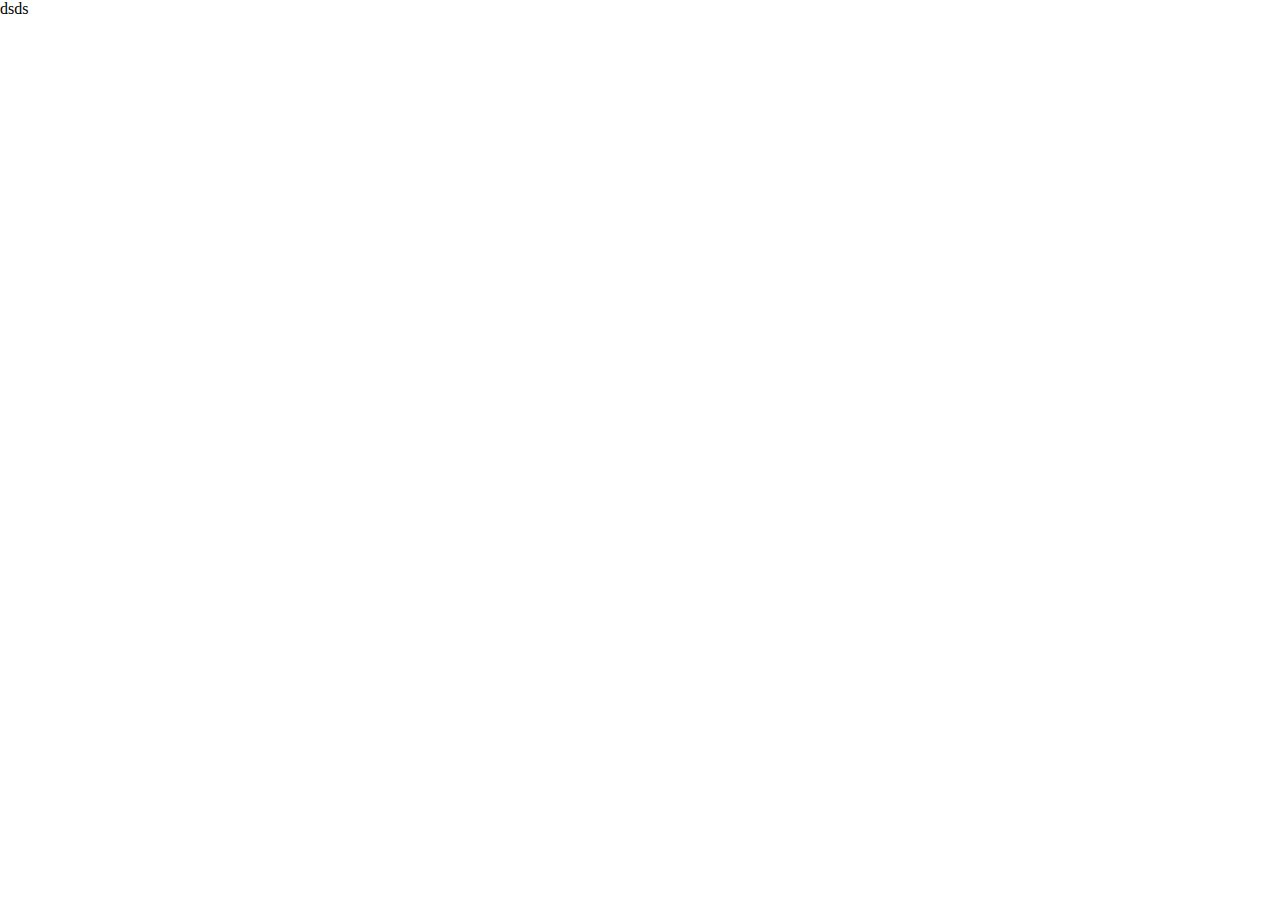
==== event.html @ ac546b9a "commit" ====
<!DOCTYPE html>
<html lang="en">
<head>
  <meta charset="UTF-8">
  <meta http-equiv="X-UA-Compatible" content="IE=edge">
  <meta name="viewport" content="width=device-width, initial-scale=1.0">
  <title>Oasis</title>
  <link rel="stylesheet" href="styles/style.css">
  <link href="https://cdn.jsdelivr.net/npm/bootstrap@5.3.0/dist/css/bootstrap.min.css" rel="stylesheet" integrity="sha384-9ndCyUaIbzAi2FUVXJi0CjmCapSmO7SnpJef0486qhLnuZ2cdeRhO02iuK6FUUVM" crossorigin="anonymous">
</head>
<body>
  dsds
</body>
</html>
---- styles/style.css ----
body {
  overflow-x: hidden;
}

*,
::after,
::before {
  margin: 0;
  padding: 0;
  -webkit-box-sizing: border-box;
          box-sizing: border-box;
}

@font-face {
  font-family: 'Gilroy-Regular';
  src: url("../assets/fonts/Woff2/Gilroy-Regular.woff") format("woff2");
  font-weight: 400;
  font-style: normal;
}

@font-face {
  font-family: 'Gilroy-Medium';
  src: url("../assets/fonts/Woff2/Gilroy-Medium.woff2") format("woff2");
  font-weight: 500;
  font-style: normal;
}

@font-face {
  font-family: 'Gilroy-SemiBold';
  src: url("../assets/fonts/Woff2/Gilroy-SemiBold.woff2") format("woff2");
  font-weight: 600;
  font-style: normal;
}

@font-face {
  font-family: 'Gilroy-Bold';
  src: url("../assets/fonts/Woff2/Gilroy-Bold.woff2") format("woff2");
  font-weight: 700;
  font-style: normal;
}

.container-box {
  width: 1220px;
  margin: 0 auto;
  padding: 0 10px;
}

@media screen and (max-width: 480px) {
  .container-box {
    width: 100%;
    padding: 0 16px;
  }
}

.info-aquapark-content {
  position: relative;
  margin: 40px 0 140px 0;
}

.info-aquapark {
  display: -webkit-box;
  display: -ms-flexbox;
  display: flex;
  width: 1000px;
  padding: 30px;
  -webkit-box-orient: vertical;
  -webkit-box-direction: normal;
      -ms-flex-direction: column;
          flex-direction: column;
  -webkit-box-align: center;
      -ms-flex-align: center;
          align-items: center;
  gap: 30px;
  border-radius: 50px;
  border: 2px solid #8ad2f54d;
  background: radial-gradient(116.62% 84.16% at 22.68% 20.4%, rgba(231, 231, 231, 0.2) 0%, rgba(255, 255, 255, 0) 100%), rgba(255, 255, 255, 0.2);
  -webkit-backdrop-filter: blur(23px);
          backdrop-filter: blur(23px);
  margin: 0 auto;
  z-index: 99 !important;
}

.info-aquapark__title {
  color: #8AD2F5;
  text-align: center;
  font-family: 'Gilroy-Bold';
  font-size: 48px;
  font-style: normal;
  font-weight: 400;
  line-height: 125%;
  letter-spacing: -0.72px;
  margin: 0;
}

.info-aquapark__text {
  color: #454545;
  text-align: center;
  font-family: "Gilroy-SemiBold";
  font-size: 20px;
  font-style: normal;
  font-weight: 400;
  line-height: 125%;
  letter-spacing: -0.72px;
  width: 78%;
  margin: 0 auto;
}

.info-aquapark__img {
  position: absolute;
  z-index: -1;
  width: 387px;
  height: 350px;
  left: -120px;
  top: 60px;
}

.info-aquapark__subimg {
  position: absolute;
  z-index: -1;
  width: 330px;
  height: 298px;
  right: -150px;
  top: 630px;
}

.info-aquapark__desctop-dn {
  display: none;
}

ul {
  list-style: none;
  margin: 0;
  padding: 0;
}

.aquapark-chef-list {
  display: -webkit-box;
  display: -ms-flexbox;
  display: flex;
  -ms-flex-wrap: wrap;
      flex-wrap: wrap;
  -webkit-box-pack: justify;
      -ms-flex-pack: justify;
          justify-content: space-between;
  margin-top: 95px;
}

.aquapark-chef-list__item {
  display: -webkit-box;
  display: -ms-flexbox;
  display: flex;
  -webkit-box-orient: vertical;
  -webkit-box-direction: normal;
      -ms-flex-direction: column;
          flex-direction: column;
  -webkit-box-align: center;
      -ms-flex-align: center;
          align-items: center;
  position: relative;
  width: 258px;
  height: 304px;
  -ms-flex-negative: 0;
      flex-shrink: 0;
  border-radius: 20px;
  border: 2px solid #8ad2f54d;
  background: radial-gradient(116.62% 84.16% at 22.68% 20.4%, rgba(231, 231, 231, 0.2) 0%, rgba(255, 255, 255, 0) 100%), rgba(255, 255, 255, 0.2);
  -webkit-backdrop-filter: blur(23px);
          backdrop-filter: blur(23px);
}

.aquapark-chef-list__item h3 {
  color: #1F1F1F;
  font-family: 'Gilroy-SemiBold';
  font-size: 32px;
  font-style: normal;
  font-weight: 400;
  line-height: 36px;
  margin: 0 auto 8px auto;
  width: 70%;
  text-align: center;
}

.aquapark-chef-list__item h4 {
  text-align: center;
  font-family: 'Gilroy-Medium';
  font-size: 24px;
  font-style: normal;
  font-weight: 400;
  line-height: normal;
  color: #8AD2F5;
  margin: 0;
}

.aquapark-chef-list__item img {
  width: 178px;
  height: 178px;
  position: absolute;
  left: 50%;
  top: 15%;
  -webkit-transform: translate(-50%, -50%);
          transform: translate(-50%, -50%);
}

.aquapark-chef-list__content {
  position: absolute;
  bottom: 32px;
}

@media screen and (max-width: 480px) {
  .info-aquapark {
    width: 100%;
    min-height: -webkit-fit-content;
    min-height: -moz-fit-content;
    min-height: fit-content;
    gap: 0;
    padding: 20px;
  }
  .info-aquapark__title {
    font-size: 32px;
    margin: 0 0 10px 0;
    text-align: unset;
    display: -webkit-box;
    display: -ms-flexbox;
    display: flex;
    -webkit-box-pack: start;
        -ms-flex-pack: start;
            justify-content: flex-start;
    width: 100%;
  }
  .info-aquapark__text {
    font-family: 'Gilroy-Regular';
    font-size: 16px;
    font-weight: 400;
    width: 100%;
    text-align: unset;
    margin-bottom: 10px;
  }
  .info-aquapark__wave-img {
    width: 90px;
    -o-object-fit: cover;
       object-fit: cover;
    height: 35px;
    -ms-flex-item-align: start;
        align-self: flex-start;
  }
  .info-aquapark__subimg {
    display: block;
    position: absolute;
    top: -50px;
    right: -14px;
    z-index: -1;
    width: 108px;
    height: 97px;
  }
  .info-aquapark__img {
    display: none;
  }
  .info-aquapark-content {
    margin: 70px 0 50px 0;
  }
  .aquapark-chef-list {
    margin: 0;
    padding: 60px 0 0 0;
    -ms-flex-wrap: unset;
        flex-wrap: unset;
    overflow-x: scroll;
    width: 100%;
    gap: 20px;
  }
  .aquapark-chef-list__item {
    border-radius: 10px;
    width: 120px;
    min-height: 137px;
    height: auto;
  }
  .aquapark-chef-list__item img {
    width: 80px;
    height: 80px;
    top: 0;
  }
  .aquapark-chef-list__item h3 {
    font-size: 18px;
    font-weight: 400;
    line-height: 20px;
    /* 111.111% */
  }
  .aquapark-chef-list__item h4 {
    font-size: 14px;
    font-style: normal;
    font-weight: 400;
    line-height: normal;
  }
  .aquapark-chef-list__content {
    bottom: 20px;
  }
  .aquapark-chef-list::-webkit-scrollbar {
    width: 0;
  }
}

.menu {
  position: relative;
  margin: 0 0 140px 0;
}

.menu__list {
  display: -webkit-box;
  display: -ms-flexbox;
  display: flex;
  -ms-flex-wrap: wrap;
      flex-wrap: wrap;
  gap: 30px;
}

.menu__subitem {
  display: -webkit-box;
  display: -ms-flexbox;
  display: flex;
  padding: 40px 30px;
  border-radius: 20px;
  border: 2px solid rgba(138, 210, 245, 0.3);
  background: radial-gradient(116.62% 84.16% at 22.68% 20.4%, rgba(231, 231, 231, 0.2) 0%, rgba(255, 255, 255, 0) 100%), rgba(255, 255, 255, 0.2);
  -webkit-backdrop-filter: blur(23px);
          backdrop-filter: blur(23px);
  width: 524px;
}

.menu__item {
  display: -webkit-box;
  display: -ms-flexbox;
  display: flex;
  padding: 40px 30px;
  border-radius: 20px;
  border: 2px solid rgba(138, 210, 245, 0.3);
  background: radial-gradient(116.62% 84.16% at 22.68% 20.4%, rgba(231, 231, 231, 0.2) 0%, rgba(255, 255, 255, 0) 100%), rgba(255, 255, 255, 0.2);
  -webkit-backdrop-filter: blur(23px);
          backdrop-filter: blur(23px);
  width: 645px;
}

.menu__item-title {
  color: #1F1F1F;
  font-family: 'Gilroy-SemiBold';
  font-size: 36px;
  font-style: normal;
  font-weight: 400;
  line-height: 110%;
  margin: 0 0 26px 0;
}

.menu__item-img {
  width: 168px;
  height: 168px;
  margin-right: 40px;
}

.menu__item-price {
  color: #8AD2F5;
  font-family: 'Gilroy-SemiBold';
  font-size: 30px;
  font-style: normal;
  font-weight: 400;
  line-height: 130%;
}

.menu__bg-img {
  position: absolute;
  bottom: -106px;
  left: -88px;
  z-index: -1;
}

.chief-section-title {
  width: 100%;
  height: 120px;
  display: -webkit-box;
  display: -ms-flexbox;
  display: flex;
  -webkit-box-align: center;
      -ms-flex-align: center;
          align-items: center;
  -webkit-box-pack: center;
      -ms-flex-pack: center;
          justify-content: center;
  border-radius: 50px;
  border: 2px solid #8ad2f54d;
  background: #8AD2F5;
  -webkit-backdrop-filter: blur(23px);
          backdrop-filter: blur(23px);
  color: #fff;
  font-family: 'Gilroy-Bold';
  font-size: 48px;
  font-style: normal;
  font-weight: 400;
  line-height: 125%;
  letter-spacing: -0.72px;
  margin-bottom: 50px;
}

@media screen and (max-width: 480px) {
  .chief-section-title {
    font-size: 32px;
    height: 58px;
    margin-bottom: 20px;
  }
  .menu {
    margin: 0 0 50px 0;
  }
  .menu__list {
    gap: 16px;
  }
  .menu__item {
    width: 100%;
    padding: 20px;
    -webkit-box-align: center;
        -ms-flex-align: center;
            align-items: center;
  }
  .menu__subitem {
    width: 100%;
    padding: 20px;
    -webkit-box-align: center;
        -ms-flex-align: center;
            align-items: center;
  }
  .menu__item-img {
    width: 90px;
    height: 90px;
    margin-right: 10px;
  }
  .menu__item-title {
    font-size: 20px;
    font-style: normal;
    font-weight: 400;
    margin-bottom: 10px;
  }
  .menu__item-price {
    font-size: 18px;
    font-style: normal;
    font-weight: 400;
    margin: 0;
  }
  .menu__bg-img {
    display: none;
  }
}

.beverages__list {
  display: -webkit-box;
  display: -ms-flexbox;
  display: flex;
  -ms-flex-wrap: wrap;
      flex-wrap: wrap;
  gap: 25px;
  padding: 0;
}

.beverages__list li {
  display: -webkit-box;
  display: -ms-flexbox;
  display: flex;
  -webkit-box-orient: vertical;
  -webkit-box-direction: normal;
      -ms-flex-direction: column;
          flex-direction: column;
  -webkit-box-pack: justify;
      -ms-flex-pack: justify;
          justify-content: space-between;
  margin-bottom: 25px;
  border-radius: 20px;
  border: 2px solid rgba(138, 210, 245, 0.3);
  background: radial-gradient(116.62% 84.16% at 22.68% 20.4%, rgba(231, 231, 231, 0.2) 0%, rgba(255, 255, 255, 0) 100%), rgba(255, 255, 255, 0.2);
  -webkit-backdrop-filter: blur(23px);
          backdrop-filter: blur(23px);
  padding: 20px;
  width: 220px;
  min-height: 380px;
  -ms-flex-negative: 0;
      flex-shrink: 0;
}

.beverages__list li img {
  width: 100%;
  height: 180px;
  border: 2px dotted #4BA4F8;
  border-radius: 20px;
  -o-object-fit: contain;
     object-fit: contain;
  margin-bottom: 30px;
}

.beverages__item-title {
  color: #1F1F1F;
  font-family: 'Gilroy-SemiBold';
  font-size: 34px;
  font-style: normal;
  font-weight: 400;
  line-height: 110%;
  /* 37.4px */
  margin-bottom: 2px;
}

.beverages__item-category {
  color: rgba(31, 31, 31, 0.8);
  font-family: 'Gilroy-Medium';
  font-size: 20px;
  font-style: normal;
  font-weight: 400;
  line-height: 130%;
  /* 26px */
  margin-bottom: 20px;
}

.beverages__item-price {
  color: #8AD2F5;
  font-family: 'Gilroy-SemiBold';
  font-size: 30px;
  font-style: normal;
  font-weight: 400;
  line-height: 130%;
  margin: 0;
}

@media screen and (max-width: 480px) {
  .beverages__list {
    gap: 16px;
  }
  .beverages__list li {
    width: 100%;
    display: -webkit-box;
    display: -ms-flexbox;
    display: flex;
    -webkit-box-align: center;
        -ms-flex-align: center;
            align-items: center;
    -webkit-box-orient: unset;
    -webkit-box-direction: unset;
        -ms-flex-direction: unset;
            flex-direction: unset;
    min-height: 130px;
    padding: 20px;
    -webkit-box-pack: unset;
        -ms-flex-pack: unset;
            justify-content: unset;
    margin-bottom: 0;
  }
  .beverages__list li img {
    width: 90px;
    height: 90px;
    -o-object-fit: contain;
       object-fit: contain;
    margin: 0 10px 0 0;
    border-radius: 12px;
  }
  .beverages__item-title {
    font-family: 'Gilroy-SemiBold';
    font-size: 20px;
    font-style: normal;
    font-weight: 400;
    line-height: normal;
  }
  .beverages__item-category {
    font-family: 'Gilroy-Medium';
    font-size: 16px;
    font-style: normal;
    font-weight: 400;
    line-height: 130%;
    margin: 0;
  }
  .beverages__item-price {
    font-family: 'Gilroy-SemiBold';
    font-size: 18px;
    font-style: normal;
    font-weight: 400;
    line-height: 130%;
  }
  .beverages__item-content {
    display: -webkit-box;
    display: -ms-flexbox;
    display: flex;
    -webkit-box-orient: vertical;
    -webkit-box-direction: normal;
        -ms-flex-direction: column;
            flex-direction: column;
    -webkit-box-pack: justify;
        -ms-flex-pack: justify;
            justify-content: space-between;
    height: 100%;
  }
}
/*# sourceMappingURL=style.css.map */
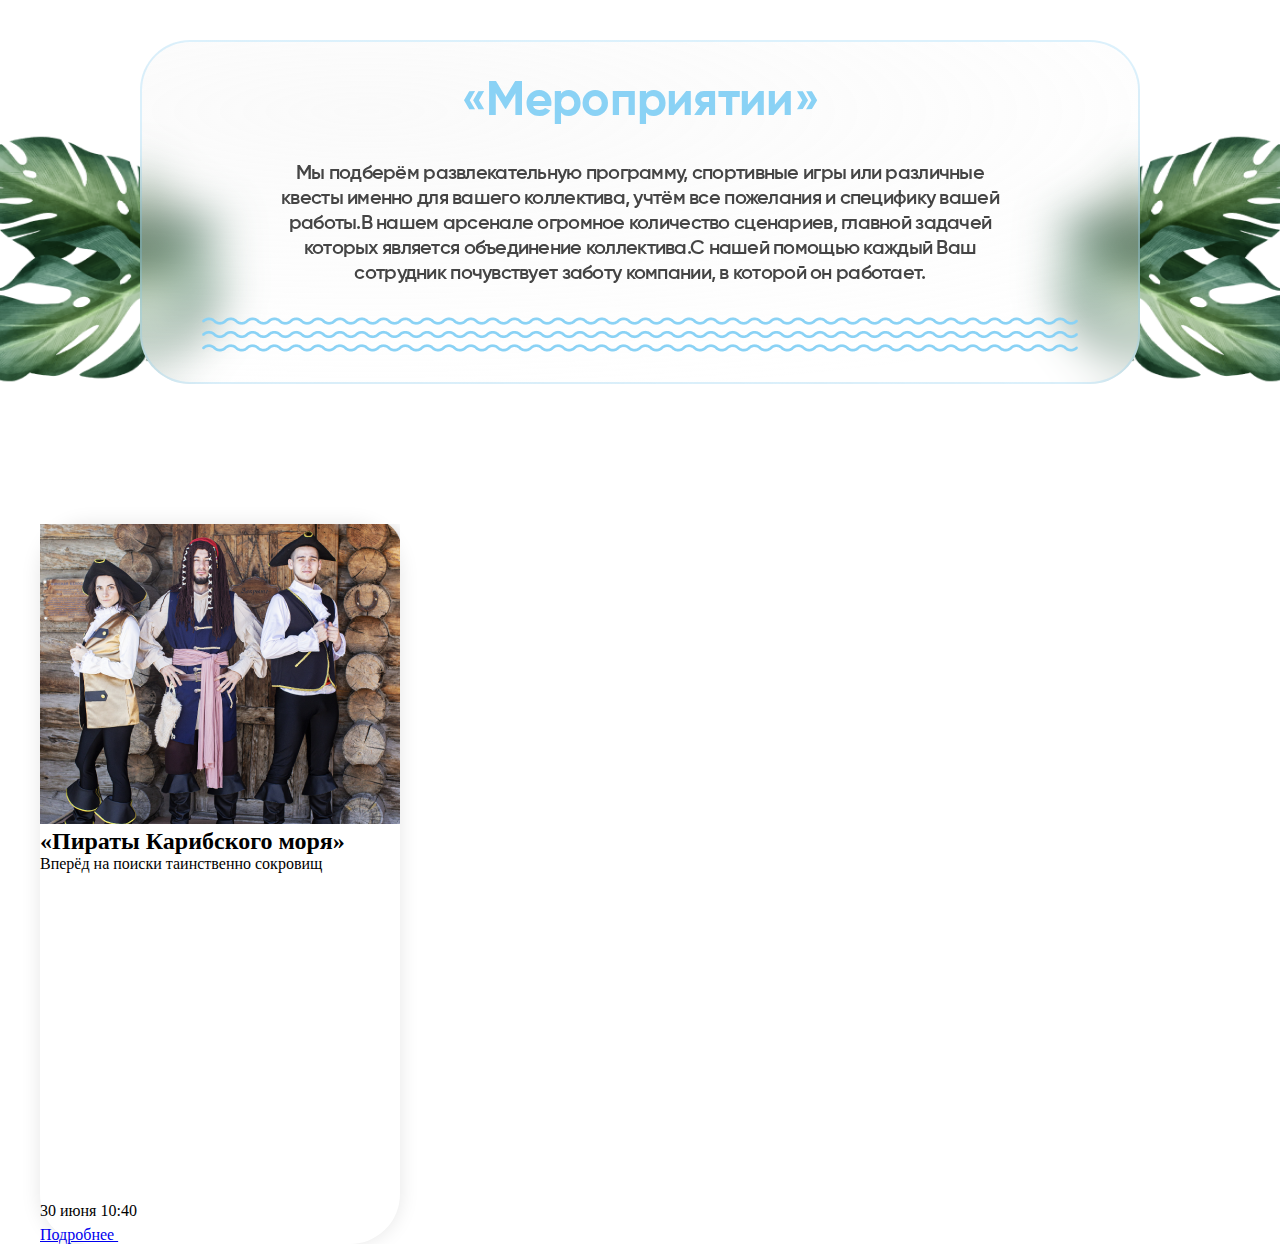
==== commit fa656a3f: "commit event part" ====
--- a/event.html
+++ b/event.html
@@ -9,6 +9,50 @@
   <link href="https://cdn.jsdelivr.net/npm/bootstrap@5.3.0/dist/css/bootstrap.min.css" rel="stylesheet" integrity="sha384-9ndCyUaIbzAi2FUVXJi0CjmCapSmO7SnpJef0486qhLnuZ2cdeRhO02iuK6FUUVM" crossorigin="anonymous">
 </head>
 <body>
-  dsds
+  <main>
+    <div class="container-box">
+      <section class="info-aquapark-content">
+        <div class="info-aquapark">
+          <h1 class="info-aquapark__title">«Мероприятии»</h1>
+          <p class="info-aquapark__text">Мы подберём развлекательную программу, спортивные игры или различные квесты именно для вашего коллектива, учтём все пожелания и специфику вашей работы.В нашем арсенале огромное количество сценариев, главной задачей которых является объединение коллектива.С нашей помощью каждый Ваш сотрудник почувствует заботу компании, в которой он работает.</p>
+          <img class="info-aquapark__wave-img" src="./assets/imgs/png/Frame 168.png" alt="">
+        </div>
+        <img class="info-aquapark__l-img" src="./assets/imgs/png/image 30 (3).png" alt="">
+        <img class="info-aquapark__r-img" src="./assets/imgs/png/image 31 (1).png" alt="">
+      </section>
+
+      <section>
+        <ul class="info-aquapark__list w-100">
+          <li class="info-aquapark__item">
+              <div>
+                <img class="info-aquapark__event-img" src="./assets/imgs/png/Снимок экрана 2023-06-28 в 01.01 1.png" alt="">
+                <h2 class="info-aquapark__event-title">«Пираты Карибского моря»</h2>
+                <p>Вперёд на поиски таинственно сокровищ</p>
+              </div>
+              <div>
+                <p>30 июня 10:40</p>
+                <div class="d-flex align-items-center">
+                  <a href="#">Подробнее <img src="./assets/imgs/svg/arrow_back_ios_new.svg" alt=""></a>
+                </div>
+              </div>
+          </li>
+        </ul>
+      </section>
+    </div>
+  </main>
+
+
+  <!-- <section>
+    <form action="#" name="frm1" class="frm">
+      <fieldset>
+          <div>
+            <input data-mask="(__) ___-__-__" id="tel2" type="tel" autocomplete="off" placeholder="(__)___-__-__" />
+            <label for="tel2">Mobile: (99) 99999-9999</label>
+          </div>
+      </fieldset>
+    </form>
+  </section> -->
+
+  <script src="./main.js"></script>
 </body>
 </html>--- a/styles/style.css
+++ b/styles/style.css
@@ -80,6 +80,34 @@
   z-index: 99 !important;
 }
 
+.info-aquapark__list {
+  display: -webkit-box;
+  display: -ms-flexbox;
+  display: flex;
+  -ms-flex-wrap: wrap;
+      flex-wrap: wrap;
+  gap: 60px;
+}
+
+.info-aquapark__item {
+  display: -webkit-box;
+  display: -ms-flexbox;
+  display: flex;
+  -webkit-box-orient: vertical;
+  -webkit-box-direction: normal;
+      -ms-flex-direction: column;
+          flex-direction: column;
+  -webkit-box-pack: justify;
+      -ms-flex-pack: justify;
+          justify-content: space-between;
+  width: 360px;
+  min-height: 720px;
+  border-radius: 50px;
+  background: #FFF;
+  -webkit-box-shadow: 0px 0px 20px 0px rgba(0, 0, 0, 0.1);
+          box-shadow: 0px 0px 20px 0px rgba(0, 0, 0, 0.1);
+}
+
 .info-aquapark__title {
   color: #8AD2F5;
   text-align: center;
@@ -125,6 +153,24 @@
 
 .info-aquapark__desctop-dn {
   display: none;
+}
+
+.info-aquapark__l-img {
+  position: absolute;
+  left: -90px;
+  bottom: 0;
+  z-index: -1;
+  width: 276px;
+  height: 250px;
+}
+
+.info-aquapark__r-img {
+  position: absolute;
+  right: -90px;
+  bottom: 0;
+  z-index: -1;
+  width: 276px;
+  height: 250px;
 }
 
 ul {
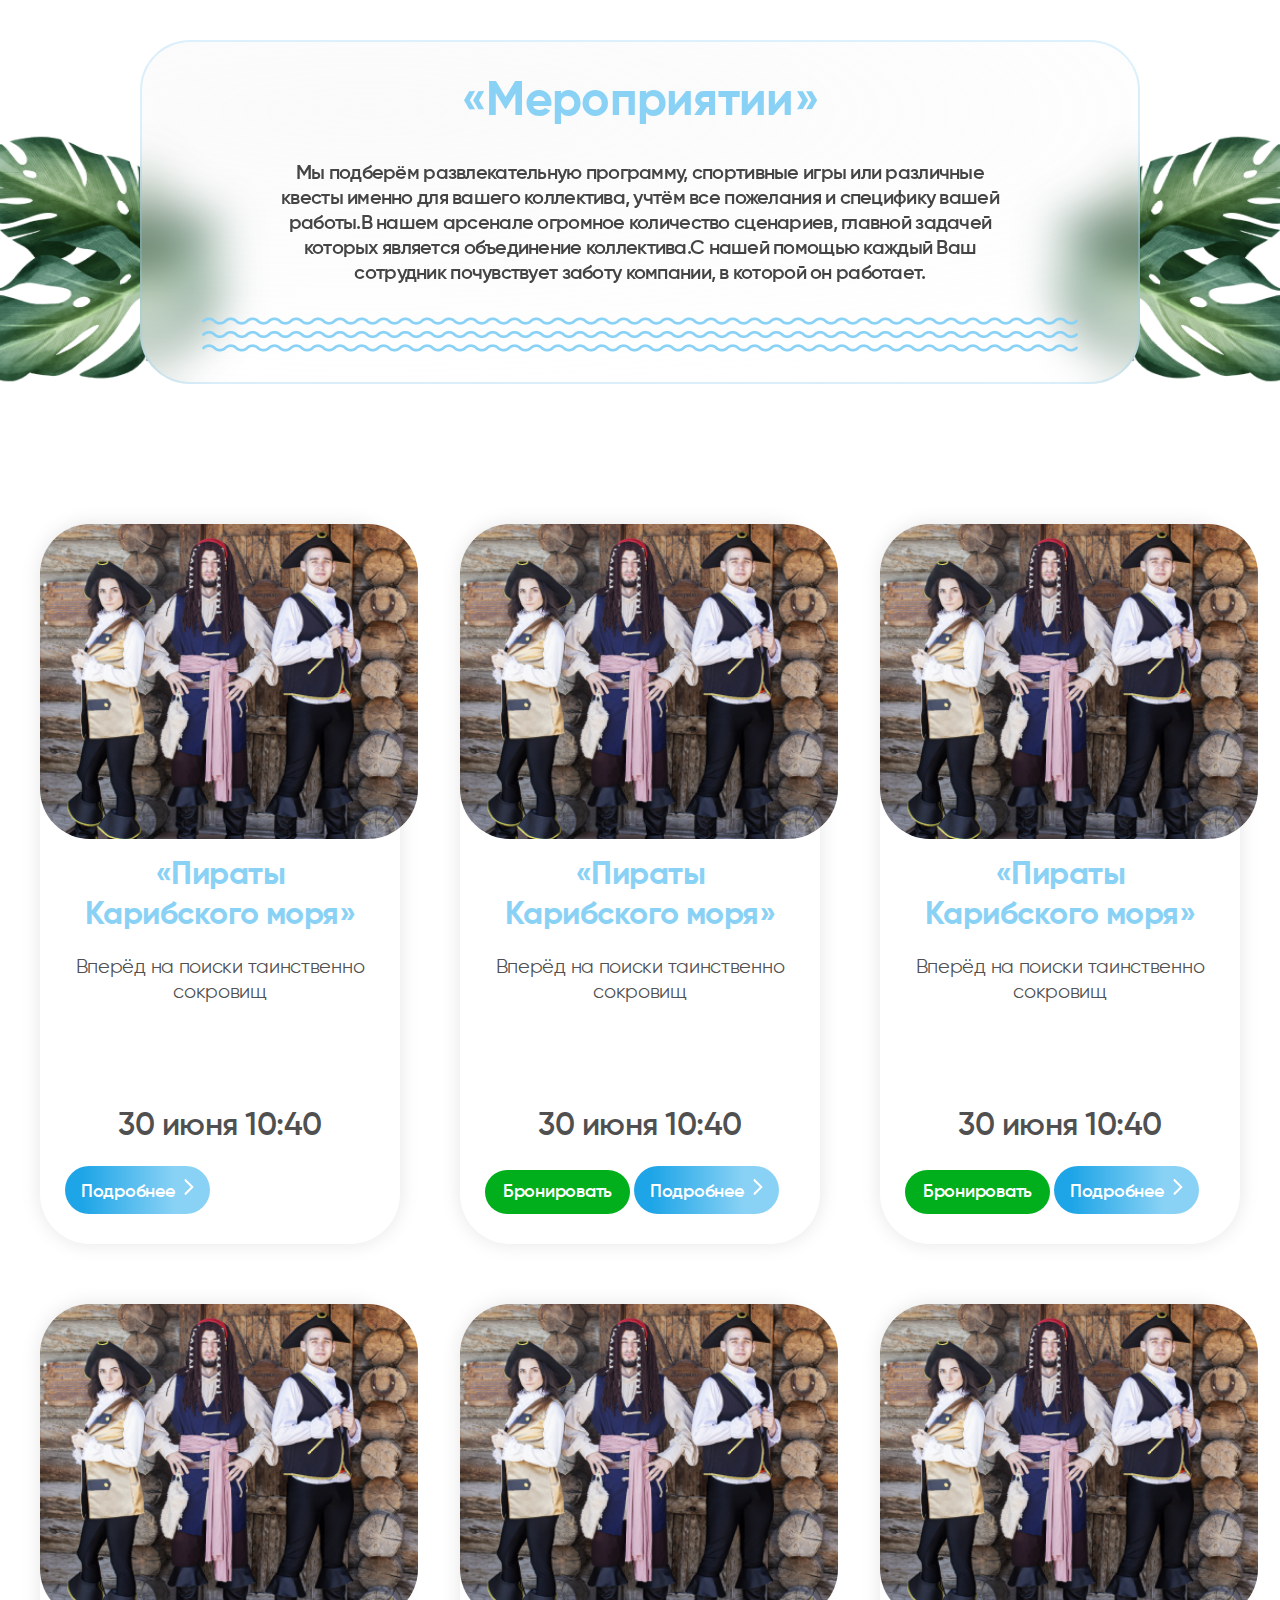
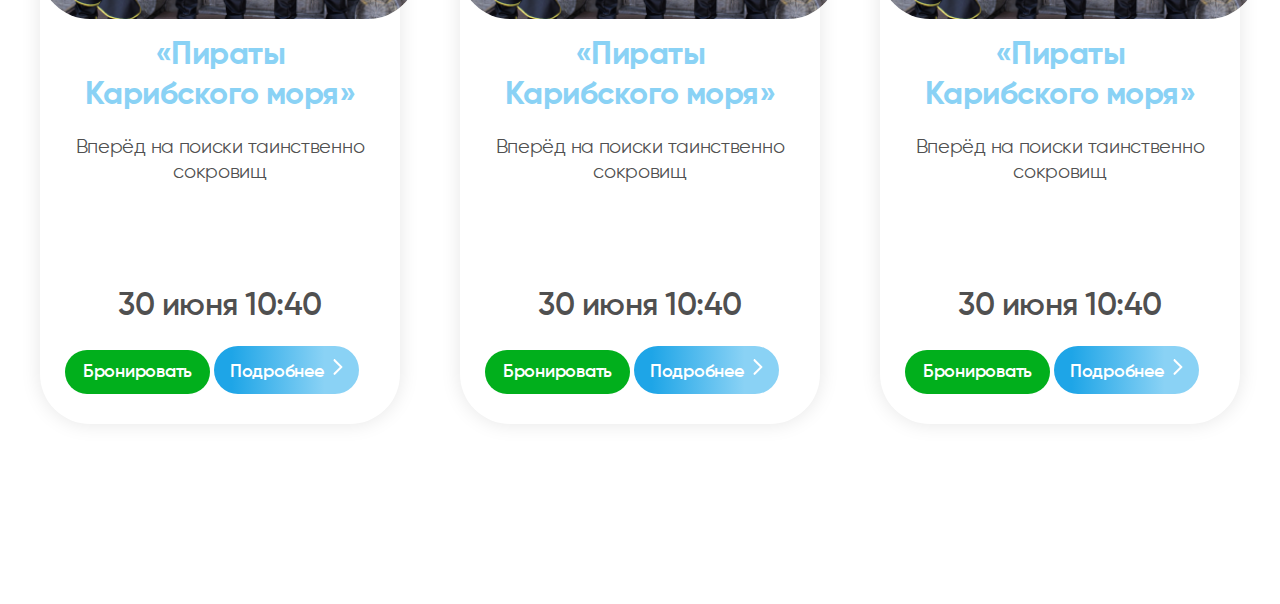
==== commit d67e076a: "start event page" ====
--- a/event.html
+++ b/event.html
@@ -7,6 +7,7 @@
   <title>Oasis</title>
   <link rel="stylesheet" href="styles/style.css">
   <link href="https://cdn.jsdelivr.net/npm/bootstrap@5.3.0/dist/css/bootstrap.min.css" rel="stylesheet" integrity="sha384-9ndCyUaIbzAi2FUVXJi0CjmCapSmO7SnpJef0486qhLnuZ2cdeRhO02iuK6FUUVM" crossorigin="anonymous">
+  <script src="https://cdn.jsdelivr.net/npm/bootstrap@5.3.0/dist/js/bootstrap.bundle.min.js" integrity="sha384-geWF76RCwLtnZ8qwWowPQNguL3RmwHVBC9FhGdlKrxdiJJigb/j/68SIy3Te4Bkz" crossorigin="anonymous"></script>
 </head>
 <body>
   <main>
@@ -19,28 +20,125 @@
         </div>
         <img class="info-aquapark__l-img" src="./assets/imgs/png/image 30 (3).png" alt="">
         <img class="info-aquapark__r-img" src="./assets/imgs/png/image 31 (1).png" alt="">
+        <img class="info-aquapark__subimg desctop-dn" src="./assets/imgs/png/image 32.png" alt="">
       </section>
 
       <section>
         <ul class="info-aquapark__list w-100">
-          <li class="info-aquapark__item">
+            <li class="info-aquapark__item">
+                <div>
+                  <img class="info-aquapark__event-img w-100" src="./assets/imgs/png/Снимок экрана 2023-06-28 в 01.01 1.png" alt="">
+                  <h2 class="info-aquapark__event-title">«Пираты Карибского моря»</h2>
+                  <p class="info-aquapark__event-text">Вперёд на поиски таинственно сокровищ</p>
+                </div>
+                <div class="info-aquapark__event-info">
+                  <p class="info-aquapark__event-date">30 июня 10:40</p>
+                  <div class="d-flex align-items-center justify-content-center gap-3">
+                    <button data-bs-target="#exampleModalToggle" data-bs-toggle="modal" class="info-aquapark__more">Подробнее <img src="./assets/imgs/svg/arrow_back_ios_new.svg" alt=""></button>
+                  </div>
+                </div>
+            </li>
+            <li class="info-aquapark__item">
               <div>
-                <img class="info-aquapark__event-img" src="./assets/imgs/png/Снимок экрана 2023-06-28 в 01.01 1.png" alt="">
+                <img class="info-aquapark__event-img w-100" src="./assets/imgs/png/Снимок экрана 2023-06-28 в 01.01 1.png" alt="">
                 <h2 class="info-aquapark__event-title">«Пираты Карибского моря»</h2>
-                <p>Вперёд на поиски таинственно сокровищ</p>
+                <p class="info-aquapark__event-text">Вперёд на поиски таинственно сокровищ</p>
               </div>
-              <div>
-                <p>30 июня 10:40</p>
-                <div class="d-flex align-items-center">
-                  <a href="#">Подробнее <img src="./assets/imgs/svg/arrow_back_ios_new.svg" alt=""></a>
+              <div class="info-aquapark__event-info">
+                <p class="info-aquapark__event-date">30 июня 10:40</p>
+                <div class="d-flex align-items-center justify-content-center gap-3">
+                  <button data-bs-target="#exampleModalToggle2" data-bs-toggle="modal" class="info-aquapark__bron">Бронировать</button>
+                  <button data-bs-target="#exampleModalToggle" data-bs-toggle="modal" class="info-aquapark__more">Подробнее <img src="./assets/imgs/svg/arrow_back_ios_new.svg" alt=""></button>
                 </div>
               </div>
+            </li>
+            <li class="info-aquapark__item">
+                <div>
+                  <img class="info-aquapark__event-img w-100" src="./assets/imgs/png/Снимок экрана 2023-06-28 в 01.01 1.png" alt="">
+                  <h2 class="info-aquapark__event-title">«Пираты Карибского моря»</h2>
+                  <p class="info-aquapark__event-text">Вперёд на поиски таинственно сокровищ</p>
+                </div>
+                <div class="info-aquapark__event-info">
+                  <p class="info-aquapark__event-date">30 июня 10:40</p> 
+                  <div class="d-flex align-items-center justify-content-center gap-3">
+                    <button data-bs-target="#exampleModalToggle2" data-bs-toggle="modal" class="info-aquapark__bron">Бронировать</button>
+                    <button data-bs-target="#exampleModalToggle" data-bs-toggle="modal" class="info-aquapark__more">Подробнее <img src="./assets/imgs/svg/arrow_back_ios_new.svg" alt=""></button>
+                  </div>
+                </div>
+            </li>
+            <li class="info-aquapark__item">
+              <div>
+                <img class="info-aquapark__event-img w-100" src="./assets/imgs/png/Снимок экрана 2023-06-28 в 01.01 1.png" alt="">
+                <h2 class="info-aquapark__event-title">«Пираты Карибского моря»</h2>
+                <p class="info-aquapark__event-text">Вперёд на поиски таинственно сокровищ</p>
+              </div>
+              <div class="info-aquapark__event-info">
+                <p class="info-aquapark__event-date">30 июня 10:40</p>
+                <div class="d-flex align-items-center justify-content-center gap-3">
+                  <button data-bs-target="#exampleModalToggle2" data-bs-toggle="modal" class="info-aquapark__bron">Бронировать</button>
+                <button data-bs-target="#exampleModalToggle" data-bs-toggle="modal" class="info-aquapark__more">Подробнее <img src="./assets/imgs/svg/arrow_back_ios_new.svg" alt=""></button>
+                </div>
+              </div>
+           </li>
+           <li class="info-aquapark__item">
+            <div>
+              <img class="info-aquapark__event-img w-100" src="./assets/imgs/png/Снимок экрана 2023-06-28 в 01.01 1.png" alt="">
+              <h2 class="info-aquapark__event-title">«Пираты Карибского моря»</h2>
+              <p class="info-aquapark__event-text">Вперёд на поиски таинственно сокровищ</p>
+            </div>
+            <div class="info-aquapark__event-info">
+              <p class="info-aquapark__event-date">30 июня 10:40</p>
+              <div class="d-flex align-items-center justify-content-center gap-3">
+                <button data-bs-target="#exampleModalToggle2" data-bs-toggle="modal" class="info-aquapark__bron">Бронировать</button>
+                <button data-bs-target="#exampleModalToggle" data-bs-toggle="modal" class="info-aquapark__more">Подробнее <img src="./assets/imgs/svg/arrow_back_ios_new.svg" alt=""></button>
+              </div>
+            </div>
+          </li>
+          <li class="info-aquapark__item">
+            <div>
+              <img class="info-aquapark__event-img w-100" src="./assets/imgs/png/Снимок экрана 2023-06-28 в 01.01 1.png" alt="">
+              <h2 class="info-aquapark__event-title">«Пираты Карибского моря»</h2>
+              <p class="info-aquapark__event-text">Вперёд на поиски таинственно сокровищ</p>
+            </div>
+            <div class="info-aquapark__event-info">
+              <p class="info-aquapark__event-date">30 июня 10:40</p>
+              <div class="d-flex align-items-center justify-content-center gap-3">
+                <button data-bs-target="#exampleModalToggle2" data-bs-toggle="modal" class="info-aquapark__bron">Бронировать</button>
+                <button data-bs-target="#exampleModalToggle" data-bs-toggle="modal" class="info-aquapark__more">Подробнее <img src="./assets/imgs/svg/arrow_back_ios_new.svg" alt=""></button>
+              </div>
+            </div>
           </li>
         </ul>
       </section>
     </div>
   </main>
 
+ 
+  <div class="modal fade" id="exampleModalToggle" aria-labelledby="exampleModalToggleLabel" tabindex="-1" aria-hidden="true" style="display: none;">
+    <div class="modal-dialog modal-dialog-centered">
+      <div class="modal-content">
+        <form class="modal-body">
+          <p class="aquapark-event-title">Оставьте заявку на бронирование</p>
+          <p class="aquapark-event-text">мы с ввяжемся с вами в ближайшее время</p>
+          <fieldset class="d-flex flex-column">
+              <input class="aquapark-event-input mb-2" type="text" placeholder="Ваша имя">
+              <input class="aquapark-event-input" data-mask="(__) ___-__-__" id="tel2" type="tel" autocomplete="off" placeholder="(__) ___-__-__" />
+          </fieldset>
+          <button class="aquapark-event-btn" type="submit">Забронировать</button>
+        </form>
+      </div>
+    </div>
+  </div>
+
+  <div class="modal fade" id="exampleModalToggle2" aria-labelledby="exampleModalToggleLabel" tabindex="-1" aria-hidden="true" style="display: none;">
+    <div class="modal-dialog modal-dialog-centered">
+      <div class="modal-content">
+        <div class="modal-body">
+          
+        </div>
+      </div>
+    </div>
+  </div>
 
   <!-- <section>
     <form action="#" name="frm1" class="frm">
@@ -53,6 +151,7 @@
     </form>
   </section> -->
 
+
   <script src="./main.js"></script>
 </body>
 </html>--- a/styles/style.css
+++ b/styles/style.css
@@ -87,6 +87,8 @@
   -ms-flex-wrap: wrap;
       flex-wrap: wrap;
   gap: 60px;
+  padding: 0;
+  margin: 0 0 180px 0;
 }
 
 .info-aquapark__item {
@@ -106,6 +108,101 @@
   background: #FFF;
   -webkit-box-shadow: 0px 0px 20px 0px rgba(0, 0, 0, 0.1);
           box-shadow: 0px 0px 20px 0px rgba(0, 0, 0, 0.1);
+}
+
+.info-aquapark__event-img {
+  height: 315px;
+  border-radius: 50px;
+  margin-bottom: 12px;
+}
+
+.info-aquapark__event-title {
+  color: #8AD2F5;
+  text-align: center;
+  font-family: 'Gilroy-Bold';
+  font-size: 32px;
+  font-style: normal;
+  font-weight: 400;
+  line-height: 125%;
+  letter-spacing: -0.48px;
+  padding: 0 25px;
+  margin: 0 0 20px 0;
+}
+
+.info-aquapark__event-text {
+  color: #1f1f1fcc;
+  text-align: center;
+  font-family: 'Gilroy-Regular';
+  font-size: 20px;
+  font-style: normal;
+  font-weight: 400;
+  line-height: 125%;
+  letter-spacing: -0.3px;
+}
+
+.info-aquapark__event-date {
+  margin-bottom: 20px;
+  color: #1f1f1fcc;
+  text-align: center;
+  font-family: 'Gilroy-SemiBold';
+  font-size: 32px;
+  font-style: normal;
+  font-weight: 400;
+  line-height: 125%;
+  letter-spacing: -0.48px;
+}
+
+.info-aquapark__event-info {
+  padding: 0 25px 30px 25px;
+}
+
+.info-aquapark__more {
+  text-decoration: none;
+  padding: 11px 11px 11px 16px;
+  min-width: 145px;
+  min-height: 44px;
+  color: #fff;
+  font-family: 'Gilroy-SemiBold';
+  font-size: 18px;
+  font-style: normal;
+  font-weight: 400;
+  line-height: normal;
+  letter-spacing: -0.27px;
+  border-radius: 136px;
+  background: -webkit-gradient(linear, left top, right top, color-stop(12.01%, #1EA5E7), color-stop(76.22%, #8AD2F5));
+  background: linear-gradient(90deg, #1EA5E7 12.01%, #8AD2F5 76.22%);
+  -webkit-transition: all .2s linear;
+  transition: all .2s linear;
+  border: none;
+}
+
+.info-aquapark__more:hover img {
+  -webkit-transform: translateX(6px);
+          transform: translateX(6px);
+  -webkit-transition: all .2s linear;
+  transition: all .2s linear;
+}
+
+.info-aquapark__more img {
+  -webkit-transition: all .2s linear;
+  transition: all .2s linear;
+}
+
+.info-aquapark__bron {
+  text-decoration: none;
+  padding: 11px 16px;
+  min-width: 145px;
+  min-height: 44px;
+  color: #fff;
+  font-family: 'Gilroy-SemiBold';
+  font-size: 18px;
+  font-style: normal;
+  font-weight: 400;
+  line-height: normal;
+  letter-spacing: -0.27px;
+  border-radius: 136px;
+  background: #01AF1C;
+  border: none;
 }
 
 .info-aquapark__title {
@@ -252,6 +349,88 @@
   bottom: 32px;
 }
 
+.desctop-dn {
+  display: none;
+}
+
+.aquapark-event-title {
+  color: #1f1f1fcc;
+  font-family: 'Gilroy-Bold';
+  font-size: 32px;
+  font-style: normal;
+  font-weight: 400;
+  line-height: 125%;
+  letter-spacing: -0.3px;
+  margin-bottom: 8px;
+}
+
+.aquapark-event-text {
+  color: #1f1f1fcc;
+  font-family: 'Gilroy-Regular';
+  font-size: 16px;
+  font-style: normal;
+  font-weight: 400;
+  line-height: 125%;
+  /* 17.5px */
+  letter-spacing: -0.21px;
+  margin-bottom: 20px;
+}
+
+.aquapark-event-input {
+  width: 100%;
+  padding: 12px 16px;
+  border-radius: 12px;
+  border: 1px solid var(--light-gray-light-gray-2, #DDE2E4);
+  background: var(--black-white-white, #FFF);
+  outline: none;
+}
+
+.aquapark-event-btn {
+  color: #fff;
+  font-family: 'Gilroy-Medium';
+  font-size: 16px;
+  font-style: normal;
+  font-weight: 400;
+  line-height: normal;
+  letter-spacing: -0.154px;
+  margin-top: 20px;
+  width: 100%;
+  height: 40px;
+  display: -webkit-box;
+  display: -ms-flexbox;
+  display: flex;
+  -webkit-box-align: center;
+      -ms-flex-align: center;
+          align-items: center;
+  -webkit-box-pack: center;
+      -ms-flex-pack: center;
+          justify-content: center;
+  border-radius: 20px;
+  background: #01AF1C;
+  border: none;
+}
+
+.modal.show .modal-dialog {
+  width: 425px !important;
+}
+
+.modal.fade .modal-dialog {
+  width: 425px !important;
+}
+
+.modal-dialog {
+  margin: 0 auto !important;
+}
+
+.modal-content {
+  border-radius: 30px !important;
+  padding: 30px !important;
+}
+
+.modal-body {
+  padding: 0 !important;
+}
+
 @media screen and (max-width: 480px) {
   .info-aquapark {
     width: 100%;
@@ -341,6 +520,100 @@
   }
   .aquapark-chef-list::-webkit-scrollbar {
     width: 0;
+  }
+  .info-aquapark__l-img {
+    display: none;
+  }
+  .info-aquapark__r-img {
+    display: none;
+  }
+  .desctop-dn {
+    display: block;
+  }
+  .info-aquapark__list {
+    margin: 0;
+    padding: 20px 0;
+    -ms-flex-wrap: unset;
+        flex-wrap: unset;
+    overflow-x: scroll;
+    width: 100%;
+    gap: 20px;
+  }
+  .info-aquapark__list::-webkit-scrollbar {
+    width: 0;
+  }
+  .info-aquapark__item {
+    min-width: 262px;
+    width: auto;
+    border-radius: 40px;
+    min-height: 510px;
+  }
+  .info-aquapark__event-img {
+    border-radius: 40px;
+    height: 224px;
+    margin-bottom: 12px;
+  }
+  .info-aquapark__event-title {
+    font-family: 'Gilroy-Bold';
+    font-size: 24px;
+    font-style: normal;
+    font-weight: 400;
+    padding: 0 20px;
+    margin-bottom: 8px;
+  }
+  .info-aquapark__event-text {
+    font-family: 'Gilroy-Regular';
+    font-size: 16px;
+    font-style: normal;
+    font-weight: 400;
+  }
+  .info-aquapark__event-date {
+    font-family: 'Gilroy-SemiBold';
+    font-size: 20px;
+    font-style: normal;
+    font-weight: 400;
+    margin-bottom: 10px;
+  }
+  .info-aquapark__more {
+    font-size: 18px;
+    font-style: normal;
+    font-weight: 400;
+  }
+  .aquapark-event-title {
+    color: #1f1f1fcc;
+    font-family: 'Gilroy-Bold';
+    font-size: 20px;
+    font-style: normal;
+    font-weight: 400;
+    line-height: 125%;
+    letter-spacing: -0.3px;
+    margin-bottom: 8px;
+  }
+  .aquapark-event-text {
+    font-size: 14px;
+    font-weight: 400;
+    margin-bottom: 20px;
+  }
+  .aquapark-event-input {
+    padding: 12px 16px;
+    border-radius: 12px;
+  }
+  .aquapark-event-btn {
+    font-family: 'Gilroy-Medium';
+    font-size: 15px;
+    margin-top: 20px;
+    height: 40px;
+    border-radius: 20px;
+  }
+  .modal.show .modal-dialog {
+    width: 95% !important;
+  }
+  .modal.fade .modal-dialog {
+    width: 95% !important;
+  }
+  .modal-content {
+    border-radius: 20px !important;
+    padding: 20px !important;
   }
 }
 
